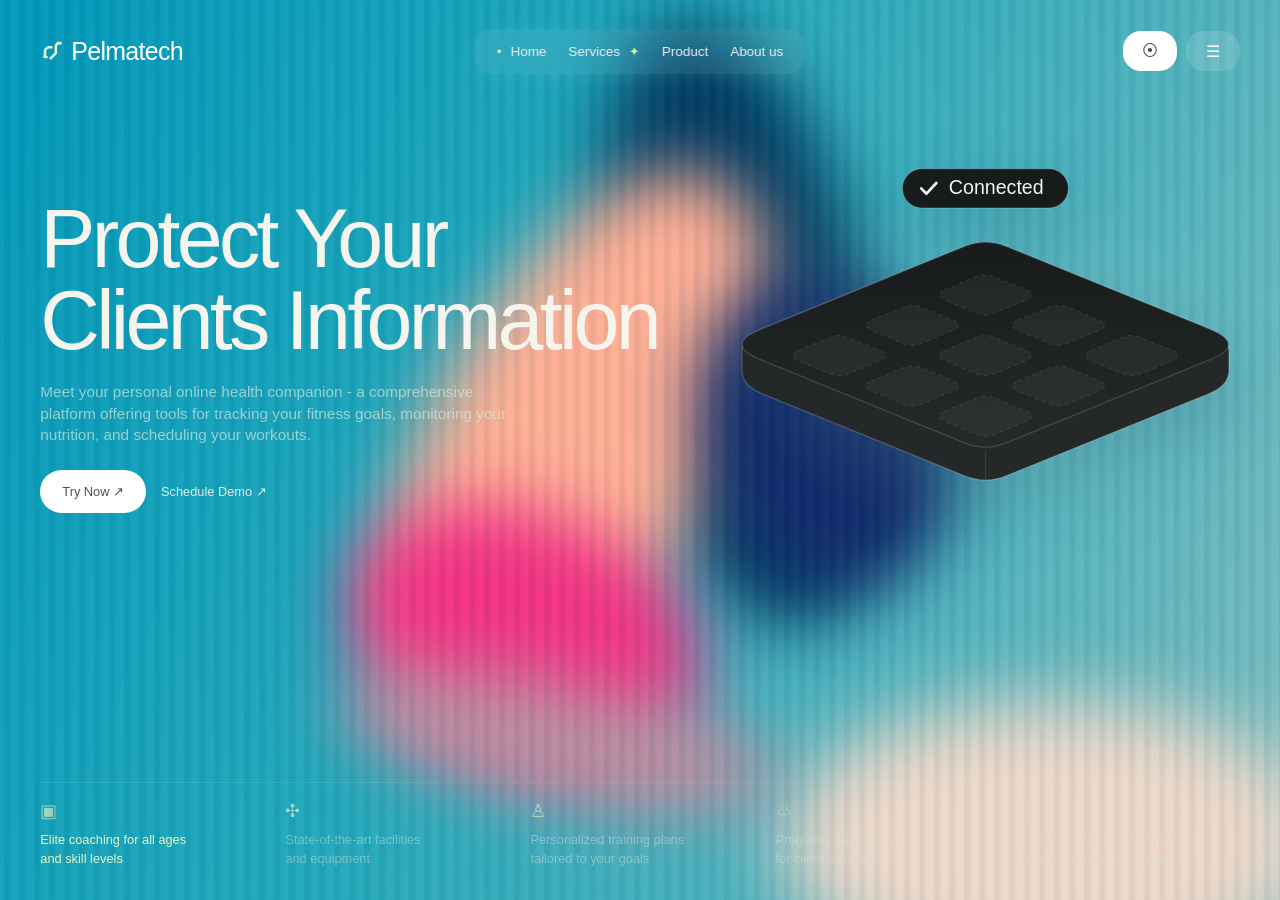
==== plugin-slot.html @ c4b7ede0 "Add separate integration visual preview page" ====
<!doctype html>
<html lang="en">
  <head>
    <meta charset="utf-8">
    <meta name="viewport" content="width=device-width,initial-scale=1">
    <title>Pelmatech — Integration Preview</title>
    <link rel="stylesheet" href="styles.css">
    <link rel="stylesheet" href="plugin-slot.css">
  </head>
  <body>
    <main>
      <div class="art" aria-hidden="true">
        <div class="blob one">
        </div>
        <div class="blob two">
        </div>
        <div class="blob three">
        </div>
        <div class="blob four">
        </div>
        <div class="blob five">
        </div>
        <div class="blob six">
        </div>
        <div class="ribs">
        </div>
      </div>
      <header>
        <a class="brand" href="#" aria-label="Pelmatech home">
          <svg viewBox="0 0 30 30" fill="none" stroke="#e1f5d3" stroke-width="3">
            <path d="M6 22v-7a5 5 0 0 1 5-5h4M12 24l7-7V9a4 4 0 0 1 4-4h3M4 21l5 1M19 7l4-3"/>
          </svg>Pelmatech</a>
          <nav aria-label="Main navigation">
            <a href="#">Home</a>
            <a href="#services">Services</a>
            <a href="#product">Product</a>
            <a href="#about">About us</a>
          </nav>
          <div class="header-actions">
            <button class="icon-button" data-dialog="Your wellness, in one place" aria-label="Account">⦿</button>
            <button class="icon-button" id="menu" aria-label="Open menu">☰</button>
          </div>
        </header>
        <aside class="plugin-visual" aria-label="Integration illustration">
<svg viewBox="0 0 660 480" role="img" aria-labelledby="plugin-title plugin-desc" xmlns="http://www.w3.org/2000/svg">
<title id="plugin-title">Connected integrations</title><desc id="plugin-desc">Integration tiles drop into open slots on an isometric board. Decorative product illustration.</desc>
<defs><radialGradient id="halo"><stop stop-color="#e8eceb" stop-opacity=".18"/><stop offset="1" stop-color="#e8eceb" stop-opacity="0"/></radialGradient><linearGradient id="board" x2="0" y2="1"><stop stop-color="#171b1c"/><stop offset="1" stop-color="#25292a"/></linearGradient></defs>
<ellipse cx="330" cy="270" rx="285" ry="200" fill="url(#halo)"/>
<g class="connection-badge"><rect x="237" y="58" width="186" height="44" rx="22" fill="#171b1c" stroke="#ffffff28" stroke-width="1.5"/><path d="M258 80 l6 6 11 -12" fill="none" stroke="#f5f5ef" stroke-width="3" stroke-linecap="round" stroke-linejoin="round"/><text x="289" y="86" fill="#f5f5ef" font-size="22" font-family="Arial,sans-serif">Connected</text></g>
<path d="M57 264 Q57 247 78 238 L307 145 Q330 136 353 145 L582 238 Q603 247 603 264 V284 Q603 301 581 310 L354 402 Q330 412 306 402 L79 310 Q57 301 57 284Z" fill="#242829" stroke="#ffffff30" stroke-width="1.5"/>
<path d="M78 238 L307 145 Q330 136 353 145 L582 238 Q623 255 582 272 L354 365 Q330 375 306 365 L78 272 Q37 255 78 238Z" fill="url(#board)" stroke="#ffffff24" stroke-width="1.5"/>
<path d="M330 373 V408" stroke="#ffffff20"/>
<g transform="translate(330 191)"><path d="M-46 -9 L-10 -24 Q0 -28 10 -24 L46 -9 Q58 -4 46 2 L10 17 Q0 21 -10 17 L-46 2 Q-58 -4 -46 -9Z" transform="translate(0 12)" fill="#ffffff0b" stroke="#ffffff25" stroke-dasharray="4 5"/>
<g class="plugin-tile" style="--delay:0.0s"><path d="M-51 -3 L-51 10 Q-51 15 -42 19 L-10 32 Q0 36 10 32 L42 19 Q51 15 51 10 V-3Z" fill="#aaaead"/><path d="M0 18 V35 Q-5 35 -10 32 L-42 19 Q-51 15 -51 10 V-3Z" fill="#bfc3c2"/><path d="M-46 -9 L-10 -24 Q0 -28 10 -24 L46 -9 Q58 -4 46 2 L10 17 Q0 21 -10 17 L-46 2 Q-58 -4 -46 -9Z" fill="#e3e6e4" stroke="#fff" stroke-opacity=".25"/><g transform="matrix(.78 .3 -.78 .3 0 -4)" fill="#181b1b" color="#181b1b"><circle r="19" fill="currentColor"/><path d="M-11 -6 Q0 -11 11 -4 M-10 0 Q0 -4 10 2 M-8 6 Q0 3 8 8" fill="none" stroke="#e8e8e8" stroke-width="3" stroke-linecap="round"/></g></g>
</g>
<g transform="translate(248 225)"><path d="M-46 -9 L-10 -24 Q0 -28 10 -24 L46 -9 Q58 -4 46 2 L10 17 Q0 21 -10 17 L-46 2 Q-58 -4 -46 -9Z" transform="translate(0 12)" fill="#ffffff0b" stroke="#ffffff25" stroke-dasharray="4 5"/>
<g class="plugin-tile" style="--delay:0.4s"><path d="M-51 -3 L-51 10 Q-51 15 -42 19 L-10 32 Q0 36 10 32 L42 19 Q51 15 51 10 V-3Z" fill="#aaaead"/><path d="M0 18 V35 Q-5 35 -10 32 L-42 19 Q-51 15 -51 10 V-3Z" fill="#bfc3c2"/><path d="M-46 -9 L-10 -24 Q0 -28 10 -24 L46 -9 Q58 -4 46 2 L10 17 Q0 21 -10 17 L-46 2 Q-58 -4 -46 -9Z" fill="#e3e6e4" stroke="#fff" stroke-opacity=".25"/><g transform="matrix(.78 .3 -.78 .3 0 -4)" fill="#181b1b" color="#181b1b"><circle cx="-9" r="13"/><ellipse cx="12" ry="12" rx="6"/><ellipse cx="23" ry="11" rx="2"/></g></g>
</g>
<g transform="translate(412 225)"><path d="M-46 -9 L-10 -24 Q0 -28 10 -24 L46 -9 Q58 -4 46 2 L10 17 Q0 21 -10 17 L-46 2 Q-58 -4 -46 -9Z" transform="translate(0 12)" fill="#ffffff0b" stroke="#ffffff25" stroke-dasharray="4 5"/>
</g>
<g transform="translate(166 259)"><path d="M-46 -9 L-10 -24 Q0 -28 10 -24 L46 -9 Q58 -4 46 2 L10 17 Q0 21 -10 17 L-46 2 Q-58 -4 -46 -9Z" transform="translate(0 12)" fill="#ffffff0b" stroke="#ffffff25" stroke-dasharray="4 5"/>
</g>
<g transform="translate(330 259)"><path d="M-46 -9 L-10 -24 Q0 -28 10 -24 L46 -9 Q58 -4 46 2 L10 17 Q0 21 -10 17 L-46 2 Q-58 -4 -46 -9Z" transform="translate(0 12)" fill="#ffffff0b" stroke="#ffffff25" stroke-dasharray="4 5"/>
<g class="plugin-tile" style="--delay:0.8s"><path d="M-51 -3 L-51 10 Q-51 15 -42 19 L-10 32 Q0 36 10 32 L42 19 Q51 15 51 10 V-3Z" fill="#aaaead"/><path d="M0 18 V35 Q-5 35 -10 32 L-42 19 Q-51 15 -51 10 V-3Z" fill="#bfc3c2"/><path d="M-46 -9 L-10 -24 Q0 -28 10 -24 L46 -9 Q58 -4 46 2 L10 17 Q0 21 -10 17 L-46 2 Q-58 -4 -46 -9Z" fill="#e3e6e4" stroke="#fff" stroke-opacity=".25"/><g transform="matrix(.78 .3 -.78 .3 0 -4)" fill="#181b1b" color="#181b1b"><path d="M-15 -12 Q0 -19 15 -12 L23 12 Q15 18 9 16 L7 12 Q0 15 -7 12 L-9 16 Q-17 18 -23 12Z"/><ellipse cx="-8" rx="3" ry="4" fill="#e8e8e8"/><ellipse cx="8" rx="3" ry="4" fill="#e8e8e8"/></g></g>
</g>
<g transform="translate(494 259)"><path d="M-46 -9 L-10 -24 Q0 -28 10 -24 L46 -9 Q58 -4 46 2 L10 17 Q0 21 -10 17 L-46 2 Q-58 -4 -46 -9Z" transform="translate(0 12)" fill="#ffffff0b" stroke="#ffffff25" stroke-dasharray="4 5"/>
<g class="plugin-tile" style="--delay:1.2s"><path d="M-51 -3 L-51 10 Q-51 15 -42 19 L-10 32 Q0 36 10 32 L42 19 Q51 15 51 10 V-3Z" fill="#aaaead"/><path d="M0 18 V35 Q-5 35 -10 32 L-42 19 Q-51 15 -51 10 V-3Z" fill="#bfc3c2"/><path d="M-46 -9 L-10 -24 Q0 -28 10 -24 L46 -9 Q58 -4 46 2 L10 17 Q0 21 -10 17 L-46 2 Q-58 -4 -46 -9Z" fill="#e3e6e4" stroke="#fff" stroke-opacity=".25"/><g transform="matrix(.78 .3 -.78 .3 0 -4)" fill="#181b1b" color="#181b1b"><path d="M-14 -12 L-15 -22 L-5 -17 Q0 -19 6 -17 L16 -22 L15 -11 Q26 14 7 18 L7 25 L-6 25 L-6 18 Q-24 13 -14 -12Z"/><path d="M-6 20 Q-19 25 -24 13" fill="none" stroke="currentColor" stroke-width="4"/></g></g>
</g>
<g transform="translate(248 293)"><path d="M-46 -9 L-10 -24 Q0 -28 10 -24 L46 -9 Q58 -4 46 2 L10 17 Q0 21 -10 17 L-46 2 Q-58 -4 -46 -9Z" transform="translate(0 12)" fill="#ffffff0b" stroke="#ffffff25" stroke-dasharray="4 5"/>
<g class="plugin-tile" style="--delay:1.6s"><path d="M-51 -3 L-51 10 Q-51 15 -42 19 L-10 32 Q0 36 10 32 L42 19 Q51 15 51 10 V-3Z" fill="#aaaead"/><path d="M0 18 V35 Q-5 35 -10 32 L-42 19 Q-51 15 -51 10 V-3Z" fill="#bfc3c2"/><path d="M-46 -9 L-10 -24 Q0 -28 10 -24 L46 -9 Q58 -4 46 2 L10 17 Q0 21 -10 17 L-46 2 Q-58 -4 -46 -9Z" fill="#e3e6e4" stroke="#fff" stroke-opacity=".25"/><g transform="matrix(.78 .3 -.78 .3 0 -4)" fill="#181b1b" color="#181b1b"><path d="M-5 -20 V-5 M5 -5 H20 M5 20 V5 M-20 5 H-5" stroke="currentColor" stroke-width="8" stroke-linecap="round" fill="none"/><circle cx="-17" cy="-15" r="4"/><circle cx="15" cy="-17" r="4"/><circle cx="17" cy="15" r="4"/><circle cx="-15" cy="17" r="4"/></g></g>
</g>
<g transform="translate(412 293)"><path d="M-46 -9 L-10 -24 Q0 -28 10 -24 L46 -9 Q58 -4 46 2 L10 17 Q0 21 -10 17 L-46 2 Q-58 -4 -46 -9Z" transform="translate(0 12)" fill="#ffffff0b" stroke="#ffffff25" stroke-dasharray="4 5"/>
<g class="plugin-tile" style="--delay:2.0s"><path d="M-51 -3 L-51 10 Q-51 15 -42 19 L-10 32 Q0 36 10 32 L42 19 Q51 15 51 10 V-3Z" fill="#aaaead"/><path d="M0 18 V35 Q-5 35 -10 32 L-42 19 Q-51 15 -51 10 V-3Z" fill="#bfc3c2"/><path d="M-46 -9 L-10 -24 Q0 -28 10 -24 L46 -9 Q58 -4 46 2 L10 17 Q0 21 -10 17 L-46 2 Q-58 -4 -46 -9Z" fill="#e3e6e4" stroke="#fff" stroke-opacity=".25"/><g transform="matrix(.78 .3 -.78 .3 0 -4)" fill="#181b1b" color="#181b1b"><path d="M-19 -21 L12 21 H21 L-10 -21Z M17 -21 L-17 21" fill="none" stroke="currentColor" stroke-width="3"/></g></g>
</g>
<g transform="translate(330 327)"><path d="M-46 -9 L-10 -24 Q0 -28 10 -24 L46 -9 Q58 -4 46 2 L10 17 Q0 21 -10 17 L-46 2 Q-58 -4 -46 -9Z" transform="translate(0 12)" fill="#ffffff0b" stroke="#ffffff25" stroke-dasharray="4 5"/>
</g>
</svg>
</aside>
        <!-- Edit the main heading, description, and button labels below. -->
        <section class="hero">
          <h1>Protect Your<br>Clients Information</h1>
          <p class="description">Meet your personal online health companion - a comprehensive<br>platform offering tools for tracking your fitness goals, monitoring your<br>nutrition, and scheduling your workouts.</p>
          <div class="cta">
            <button class="primary" data-dialog="Start your wellness journey">Try Now ↗</button>
            <button class="demo" data-dialog="Schedule your personal demo">Schedule Demo ↗</button>
          </div>
        </section>
        <section class="features" id="services">
          <div class="feature">
            <span class="symbol">▣</span>Elite coaching for all ages<br>and skill levels</div>
            <div class="feature">
              <span class="symbol">✣</span>State-of-the-art facilities<br>and equipment</div>
              <div class="feature" id="product">
                <span class="symbol">♙</span>Personalized training plans<br>tailored to your goals</div>
                <div class="feature">
                  <span class="symbol">♧</span>Programs track-record<br>for client success</div>
                  <div class="feature" id="about">
                    <span class="symbol">♧</span>Community atmosphere of<br>beginners to professionals</div>
                  </section>
                </main>
                <dialog>
                  <form method="dialog">
                    <h2 id="dialog-title">
                    </h2>
                    <p>Take the next step toward your health and fitness goals.</p>
                    <label>Email address<input type="email" placeholder="you@example.com" required>
                    </label>
                    <button type="submit">Continue ↗</button> <button type="button" id="close">Close</button>
                    <p id="feedback" aria-live="polite">
                    </p>
                  </form>
                </dialog>
                <script src="script.js" defer>
                </script>
              </body>
            </html>
---- styles.css ----
* {
  box-sizing:border-box;
}
body {
  margin:0;
  font-family:Arial,Helvetica,sans-serif;
  background:#139bb3;
  color:#f5f5ed;
}
button,a {
  font:inherit;
}
button {
  cursor:pointer;
}
main {
  position:relative;
  min-height:100svh;
  overflow:hidden;
  background:linear-gradient(115deg,#0399bb 4%,#21a8bb 42%,#7ebdc0 100%);
}
.art {
  position:absolute;
  inset:0;
  overflow:hidden;
}
.blob {
  position:absolute;
  filter:blur(34px);
  border-radius:48%;
}
.one {
  background:#003a61;
  width:20%;
  height:68%;
  left:48%;
  top:2%;
  transform:rotate(-12deg);
}
.two {
  background:#ffae94;
  width:22%;
  height:65%;
  left:34%;
  top:16%;
  transform:rotate(30deg);
}
.three {
  background:#f43183;
  width:28%;
  height:27%;
  left:27%;
  top:57%;
  transform:rotate(20deg);
}
.four {
  background:#102a6b;
  width:19%;
  height:35%;
  left:55%;
  top:31%;
  transform:rotate(-20deg);
}
.five {
  background:#efd8c9;
  width:42%;
  height:31%;
  right:-3%;
  bottom:-9%;
  filter:blur(38px);
}
.six {
  background:#bd8da0;
  width:35%;
  height:13%;
  left:26%;
  bottom:11%;
  transform:rotate(10deg);
}
/* Decorative globe uses the same #f43183 pink as the background. */
.globe {
  position:absolute;
  width:clamp(380px,58vw,850px);
  height:auto;
  left:40%;
  top:20%;
  opacity:.82;
  transform:rotate(-12deg);
  pointer-events:none;
  user-select:none;
}
.ribs {
  position:absolute;
  inset:0;
  background:repeating-linear-gradient(90deg,#ffffff09 0px,#ffffff09 3px,#00445b10 5px,#00445b10 9px,#ffffff07 12px,#ffffff07 15px);
  backdrop-filter:blur(2px);
}
header {
  position:relative;
  display:flex;
  justify-content:space-between;
  align-items:center;
  padding:3.45vh 3.15vw;
}
.brand {
  display:flex;
  align-items:center;
  gap:6px;
  color:white;
  text-decoration:none;
  font-size:clamp(14px,1.95vw,28px);
  letter-spacing:-.7px;
}
.brand svg {
  width:25px;
  height:27px;
}
nav {
  position:absolute;
  left:50%;
  transform:translateX(-50%);
  display:flex;
  gap:22px;
  align-items:center;
  padding:15px 22px;
  border-radius:17px;
  background:#ffffff15;
  box-shadow:0 3px 20px #ffffff12;
  backdrop-filter:blur(12px);
}
nav a {
  color:#eef1ed;
  text-decoration:none;
  font-size:clamp(10px,1.05vw,16px);
  white-space:nowrap;
}
nav a:first-child:before {
  content:'•';
  margin-right:9px;
  color:#dfffae;
}
nav a:nth-child(2):after {
  content:'✦';
  color:#d1f5a2;
  margin-left:9px;
}
.header-actions {
  display:flex;
  gap:9px;
}
.icon-button {
  border:0;
  border-radius:18px;
  width:54px;
  height:40px;
  background:#ffffff22;
  color:white;
}
.icon-button:first-child {
  background:#fff;
  color:#47534e;
}
.schedule {
  position:absolute;
  top:11%;
  right:1.8%;
  width:26%;
  padding:12px 20px 20px;
  background:#05647a27;
  border-radius:25px;
  color:#ffffff9e;
  backdrop-filter:blur(12px);
}
.handle {
  height:4px;
  width:48px;
  background:#e1eae8;
  border-radius:5px;
  margin:0 auto 25px;
}
.location {
  font-size:clamp(8px,1vw,15px);
  margin-bottom:18px;
  white-space:nowrap;
}
.session {
  padding:18px 20px;
  margin-top:9px;
  background:#c7e6df2b;
  border:1px solid #ffffff0c;
  border-radius:15px;
}
.session-top {
  display:flex;
  justify-content:space-between;
  font-size:clamp(11px,1.4vw,21px);
  margin-bottom:14px;
}
.level {
  font-size:.68em;
  align-self:center;
  color:#e9ffff70;
}
.labels,.times {
  display:flex;
  justify-content:space-between;
}
.labels {
  font-size:clamp(8px,1vw,14px);
  color:#d8eddf70;
  margin-bottom:4px;
}
.times {
  font-size:clamp(12px,1.65vw,24px);
  white-space:nowrap;
}
.times span:nth-child(2) {
  font-size:.55em;
  align-self:center;
  color:#ffffff85;
}
.hero {
  position:absolute;
  left:3.15%;
  top:22%;
  width:69%;
}
h1 {
  font-size:clamp(34px,6.45vw,110px);
  font-weight:400;
  line-height:.99;
  letter-spacing:-.045em;
  margin:0 0 20px;
}
.description {
  max-width:37vw;
  font-size:clamp(10px,1.2vw,18px);
  line-height:1.4;
  color:#d5e9deae;
  margin:0;
}
.cta {
  display:flex;
  align-items:center;
  gap:15px;
  margin-top:24px;
}
.primary {
  background:#fff;
  border:0;
  border-radius:24px;
  padding:14px 22px;
  color:#4b5257;
  font-size:clamp(10px,1vw,15px);
}
.demo {
  border:0;
  background:none;
  color:#e0ece4;
  font-size:clamp(10px,1vw,15px);
  padding:10px 0;
}
.features {
  position:absolute;
  bottom:3.5%;
  left:3.15%;
  right:3.15%;
  display:grid;
  grid-template-columns:repeat(5,1fr);
  gap:26px;
  border-top:1px solid #ffffff17;
  padding-top:15px;
}
.feature {
  font-size:clamp(9px,1vw,15px);
  line-height:1.45;
  color:#d7e3df75;
}
.feature:first-child {
  color:#e1f6c1;
}
.symbol {
  display:block;
  font-size:18px;
  margin-bottom:7px;
  color:#d5edcbb0;
}
dialog {
  border:1px solid #ffffff55;
  border-radius:24px;
  padding:32px;
  background:#eaf3ed;
  color:#214a50;
  max-width:420px;
}
dialog::backdrop {
  background:#003d5066;
  backdrop-filter:blur(10px);
}
dialog button {
  border:0;
  border-radius:20px;
  padding:12px 20px;
  background:#147c89;
  color:white;
}
dialog h2 {
  font-weight:400;
}
dialog input {
  width:100%;
  padding:12px;
  margin:15px 0;
  border:1px solid #a3bcb5;
  border-radius:8px;
}
@media(max-width:700px) {
  nav {
    gap:14px;
    padding:11px 15px;
  }
  header {
    padding-top:13px;
  }
  .icon-button {
    width:34px;
    height:27px;
  }
  .brand {
    font-size:12px;
  }
  .brand svg {
    width:17px;
  }
  .schedule {
    padding:8px 11px 12px;
    border-radius:16px;
  }
  .handle {
    height:3px;
    width:27px;
    margin-bottom:13px;
  }
  .location {
    margin-bottom:10px;
  }
  .session {
    padding:10px 11px;
    border-radius:11px;
  }
  .session-top {
    margin-bottom:9px;
  }
  h1 {
    margin-bottom:12px;
  }
  .primary {
    padding:10px 16px;
  }
  .cta {
    gap:8px;
  }
  .features {
    gap:18px;
    padding-top:10px;
  }
  .symbol {
    font-size:13px;
    margin-bottom:5px;
  }
}
@media(max-width:440px) {
  main {
    min-height:850px;
  }
  nav {
    top:65px;
    width:92%;
    justify-content:center;
  }
  .schedule {
    top:46%;
    width:65%;
    right:4%;
  }
  .hero {
    top:17%;
    width:94%;
  }
  h1 {
    font-size:43px;
  }
  .description {
    max-width:80vw;
    font-size:12px;
  }
  .cta {
    margin-top:20px;
  }
  .features {
    grid-template-columns:repeat(3,1fr);
    bottom:3%;
    gap:16px;
  }
  .feature {
    font-size:10px;
  }
  .session-top {
    font-size:14px;
  }
  .times {
    font-size:16px;
  }
  .location {
    font-size:10px;
  }
}

@media(max-width:440px) {
  .globe {
    width:540px;
    left:8%;
    top:35%;
    opacity:.65;
  }
}
---- plugin-slot.css ----
/* Custom screenshot-inspired illustration; no CodedVisuals source is used. */
.plugin-visual {
  position:absolute;
  top:13%;
  right:0;
  width:46%;
  max-width:720px;
  pointer-events:none;
}
.plugin-visual svg {
  display:block;
  width:100%;
  overflow:visible;
  filter:drop-shadow(0 24px 32px #063b4933);
}
.plugin-tile {
  animation:plug-in 8s cubic-bezier(.22,.8,.3,1) infinite both;
  animation-delay:var(--delay);
}
.connection-badge {
  animation:connection-glow 8s ease-in-out infinite;
}
@keyframes plug-in {
  0%,4% {transform:translateY(-85px);opacity:0;}
  14% {transform:translateY(3px);opacity:1;}
  18%,70% {transform:translateY(0);opacity:1;}
  82%,100% {transform:translateY(0);opacity:0;}
}
@keyframes connection-glow {
  0%,16%,95%,100% {opacity:.35;}
  30%,80% {opacity:1;}
}
@media(max-width:700px) and (min-width:441px) {
  .plugin-visual {top:36%;width:44%;}
}
@media(max-width:440px) {
  .plugin-visual {top:44%;right:1%;width:98%;}
}
@media(prefers-reduced-motion:reduce) {
  .plugin-tile,.connection-badge {animation:none;opacity:1;transform:none;}
}
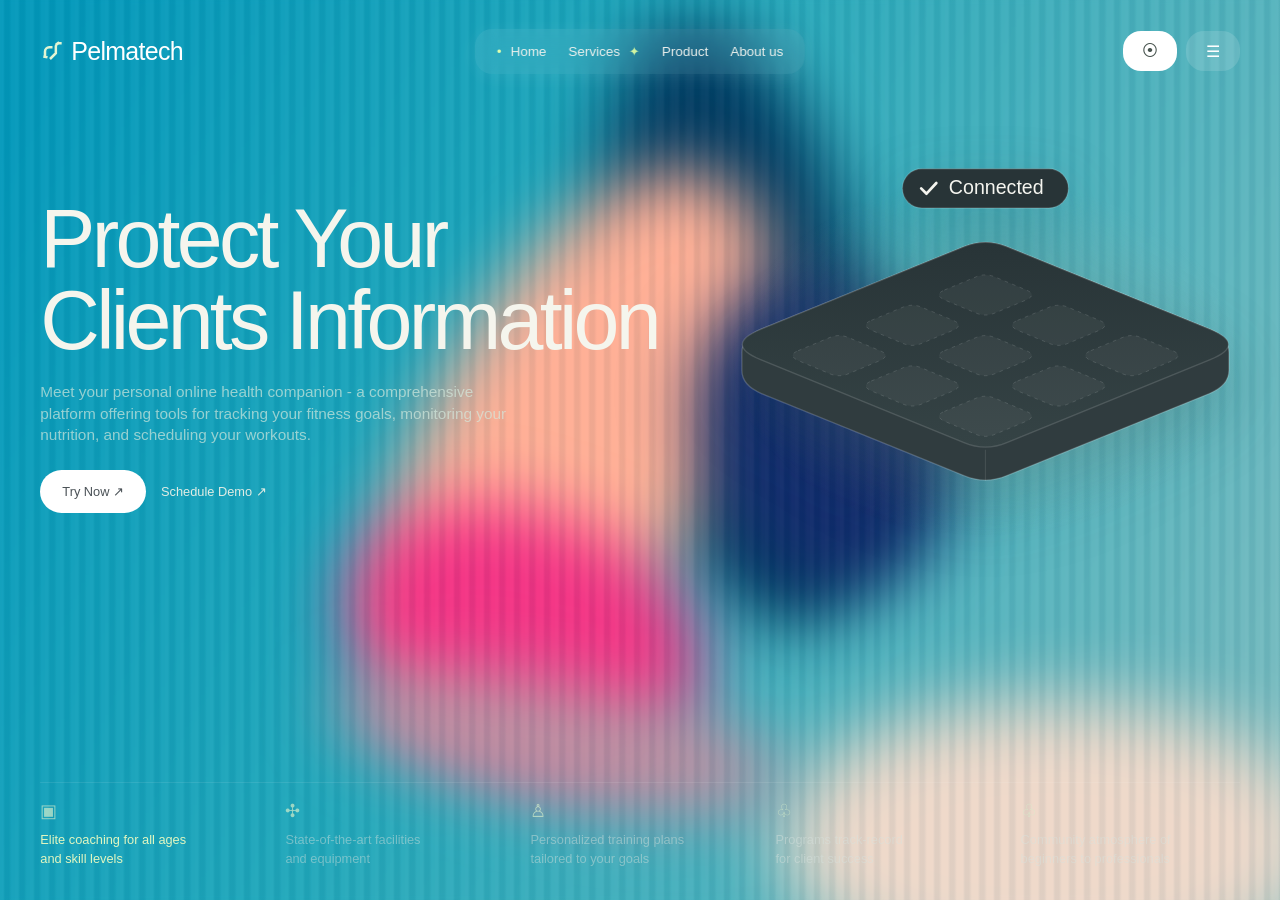
==== commit 96771469: "Add landing impacts and glow with muted slate colors" ====
--- a/plugin-slot.html
+++ b/plugin-slot.html
@@ -44,33 +44,39 @@
         <aside class="plugin-visual" aria-label="Integration illustration">
 <svg viewBox="0 0 660 480" role="img" aria-labelledby="plugin-title plugin-desc" xmlns="http://www.w3.org/2000/svg">
 <title id="plugin-title">Connected integrations</title><desc id="plugin-desc">Integration tiles drop into open slots on an isometric board. Decorative product illustration.</desc>
-<defs><radialGradient id="halo"><stop stop-color="#e8eceb" stop-opacity=".18"/><stop offset="1" stop-color="#e8eceb" stop-opacity="0"/></radialGradient><linearGradient id="board" x2="0" y2="1"><stop stop-color="#171b1c"/><stop offset="1" stop-color="#25292a"/></linearGradient></defs>
-<ellipse cx="330" cy="270" rx="285" ry="200" fill="url(#halo)"/>
-<g class="connection-badge"><rect x="237" y="58" width="186" height="44" rx="22" fill="#171b1c" stroke="#ffffff28" stroke-width="1.5"/><path d="M258 80 l6 6 11 -12" fill="none" stroke="#f5f5ef" stroke-width="3" stroke-linecap="round" stroke-linejoin="round"/><text x="289" y="86" fill="#f5f5ef" font-size="22" font-family="Arial,sans-serif">Connected</text></g>
-<path d="M57 264 Q57 247 78 238 L307 145 Q330 136 353 145 L582 238 Q603 247 603 264 V284 Q603 301 581 310 L354 402 Q330 412 306 402 L79 310 Q57 301 57 284Z" fill="#242829" stroke="#ffffff30" stroke-width="1.5"/>
+<defs><radialGradient id="halo"><stop stop-color="#b2b29a" stop-opacity=".28"/><stop offset="1" stop-color="#b2b29a" stop-opacity="0"/></radialGradient><linearGradient id="board" x2="0" y2="1"><stop stop-color="#283437"/><stop offset="1" stop-color="#354345"/></linearGradient></defs>
+<ellipse class="board-glow" cx="330" cy="270" rx="285" ry="200" fill="url(#halo)"/>
+<g class="connection-badge"><rect x="237" y="58" width="186" height="44" rx="22" fill="#283437" stroke="#ffffff28" stroke-width="1.5"/><path d="M258 80 l6 6 11 -12" fill="none" stroke="#f5f5ef" stroke-width="3" stroke-linecap="round" stroke-linejoin="round"/><text x="289" y="86" fill="#f5f5ef" font-size="22" font-family="Arial,sans-serif">Connected</text></g>
+<path d="M57 264 Q57 247 78 238 L307 145 Q330 136 353 145 L582 238 Q603 247 603 264 V284 Q603 301 581 310 L354 402 Q330 412 306 402 L79 310 Q57 301 57 284Z" fill="#303c3f" stroke="#ffffff30" stroke-width="1.5"/>
 <path d="M78 238 L307 145 Q330 136 353 145 L582 238 Q623 255 582 272 L354 365 Q330 375 306 365 L78 272 Q37 255 78 238Z" fill="url(#board)" stroke="#ffffff24" stroke-width="1.5"/>
 <path d="M330 373 V408" stroke="#ffffff20"/>
 <g transform="translate(330 191)"><path d="M-46 -9 L-10 -24 Q0 -28 10 -24 L46 -9 Q58 -4 46 2 L10 17 Q0 21 -10 17 L-46 2 Q-58 -4 -46 -9Z" transform="translate(0 12)" fill="#ffffff0b" stroke="#ffffff25" stroke-dasharray="4 5"/>
-<g class="plugin-tile" style="--delay:0.0s"><path d="M-51 -3 L-51 10 Q-51 15 -42 19 L-10 32 Q0 36 10 32 L42 19 Q51 15 51 10 V-3Z" fill="#aaaead"/><path d="M0 18 V35 Q-5 35 -10 32 L-42 19 Q-51 15 -51 10 V-3Z" fill="#bfc3c2"/><path d="M-46 -9 L-10 -24 Q0 -28 10 -24 L46 -9 Q58 -4 46 2 L10 17 Q0 21 -10 17 L-46 2 Q-58 -4 -46 -9Z" fill="#e3e6e4" stroke="#fff" stroke-opacity=".25"/><g transform="matrix(.78 .3 -.78 .3 0 -4)" fill="#181b1b" color="#181b1b"><circle r="19" fill="currentColor"/><path d="M-11 -6 Q0 -11 11 -4 M-10 0 Q0 -4 10 2 M-8 6 Q0 3 8 8" fill="none" stroke="#e8e8e8" stroke-width="3" stroke-linecap="round"/></g></g>
+<g class="slot-impact" style="--delay:0.0s"><path class="impact-aura" d="M-46 -9 L-10 -24 Q0 -28 10 -24 L46 -9 Q58 -4 46 2 L10 17 Q0 21 -10 17 L-46 2 Q-58 -4 -46 -9Z"/><path class="impact-ring" d="M-46 -9 L-10 -24 Q0 -28 10 -24 L46 -9 Q58 -4 46 2 L10 17 Q0 21 -10 17 L-46 2 Q-58 -4 -46 -9Z"/></g>
+<g class="plugin-tile" style="--delay:0.0s"><path d="M-51 -3 L-51 10 Q-51 15 -42 19 L-10 32 Q0 36 10 32 L42 19 Q51 15 51 10 V-3Z" fill="#737f7a"/><path d="M0 18 V35 Q-5 35 -10 32 L-42 19 Q-51 15 -51 10 V-3Z" fill="#8b9790"/><path d="M-46 -9 L-10 -24 Q0 -28 10 -24 L46 -9 Q58 -4 46 2 L10 17 Q0 21 -10 17 L-46 2 Q-58 -4 -46 -9Z" fill="#b8c0b6" stroke="#fff" stroke-opacity=".25"/><g transform="matrix(.78 .3 -.78 .3 0 -4)" fill="#263330" color="#263330"><circle r="19" fill="currentColor"/><path d="M-11 -6 Q0 -11 11 -4 M-10 0 Q0 -4 10 2 M-8 6 Q0 3 8 8" fill="none" stroke="#b8c0b6" stroke-width="3" stroke-linecap="round"/></g></g>
 </g>
 <g transform="translate(248 225)"><path d="M-46 -9 L-10 -24 Q0 -28 10 -24 L46 -9 Q58 -4 46 2 L10 17 Q0 21 -10 17 L-46 2 Q-58 -4 -46 -9Z" transform="translate(0 12)" fill="#ffffff0b" stroke="#ffffff25" stroke-dasharray="4 5"/>
-<g class="plugin-tile" style="--delay:0.4s"><path d="M-51 -3 L-51 10 Q-51 15 -42 19 L-10 32 Q0 36 10 32 L42 19 Q51 15 51 10 V-3Z" fill="#aaaead"/><path d="M0 18 V35 Q-5 35 -10 32 L-42 19 Q-51 15 -51 10 V-3Z" fill="#bfc3c2"/><path d="M-46 -9 L-10 -24 Q0 -28 10 -24 L46 -9 Q58 -4 46 2 L10 17 Q0 21 -10 17 L-46 2 Q-58 -4 -46 -9Z" fill="#e3e6e4" stroke="#fff" stroke-opacity=".25"/><g transform="matrix(.78 .3 -.78 .3 0 -4)" fill="#181b1b" color="#181b1b"><circle cx="-9" r="13"/><ellipse cx="12" ry="12" rx="6"/><ellipse cx="23" ry="11" rx="2"/></g></g>
+<g class="slot-impact" style="--delay:0.4s"><path class="impact-aura" d="M-46 -9 L-10 -24 Q0 -28 10 -24 L46 -9 Q58 -4 46 2 L10 17 Q0 21 -10 17 L-46 2 Q-58 -4 -46 -9Z"/><path class="impact-ring" d="M-46 -9 L-10 -24 Q0 -28 10 -24 L46 -9 Q58 -4 46 2 L10 17 Q0 21 -10 17 L-46 2 Q-58 -4 -46 -9Z"/></g>
+<g class="plugin-tile" style="--delay:0.4s"><path d="M-51 -3 L-51 10 Q-51 15 -42 19 L-10 32 Q0 36 10 32 L42 19 Q51 15 51 10 V-3Z" fill="#737f7a"/><path d="M0 18 V35 Q-5 35 -10 32 L-42 19 Q-51 15 -51 10 V-3Z" fill="#8b9790"/><path d="M-46 -9 L-10 -24 Q0 -28 10 -24 L46 -9 Q58 -4 46 2 L10 17 Q0 21 -10 17 L-46 2 Q-58 -4 -46 -9Z" fill="#b8c0b6" stroke="#fff" stroke-opacity=".25"/><g transform="matrix(.78 .3 -.78 .3 0 -4)" fill="#263330" color="#263330"><circle cx="-9" r="13"/><ellipse cx="12" ry="12" rx="6"/><ellipse cx="23" ry="11" rx="2"/></g></g>
 </g>
 <g transform="translate(412 225)"><path d="M-46 -9 L-10 -24 Q0 -28 10 -24 L46 -9 Q58 -4 46 2 L10 17 Q0 21 -10 17 L-46 2 Q-58 -4 -46 -9Z" transform="translate(0 12)" fill="#ffffff0b" stroke="#ffffff25" stroke-dasharray="4 5"/>
 </g>
 <g transform="translate(166 259)"><path d="M-46 -9 L-10 -24 Q0 -28 10 -24 L46 -9 Q58 -4 46 2 L10 17 Q0 21 -10 17 L-46 2 Q-58 -4 -46 -9Z" transform="translate(0 12)" fill="#ffffff0b" stroke="#ffffff25" stroke-dasharray="4 5"/>
 </g>
 <g transform="translate(330 259)"><path d="M-46 -9 L-10 -24 Q0 -28 10 -24 L46 -9 Q58 -4 46 2 L10 17 Q0 21 -10 17 L-46 2 Q-58 -4 -46 -9Z" transform="translate(0 12)" fill="#ffffff0b" stroke="#ffffff25" stroke-dasharray="4 5"/>
-<g class="plugin-tile" style="--delay:0.8s"><path d="M-51 -3 L-51 10 Q-51 15 -42 19 L-10 32 Q0 36 10 32 L42 19 Q51 15 51 10 V-3Z" fill="#aaaead"/><path d="M0 18 V35 Q-5 35 -10 32 L-42 19 Q-51 15 -51 10 V-3Z" fill="#bfc3c2"/><path d="M-46 -9 L-10 -24 Q0 -28 10 -24 L46 -9 Q58 -4 46 2 L10 17 Q0 21 -10 17 L-46 2 Q-58 -4 -46 -9Z" fill="#e3e6e4" stroke="#fff" stroke-opacity=".25"/><g transform="matrix(.78 .3 -.78 .3 0 -4)" fill="#181b1b" color="#181b1b"><path d="M-15 -12 Q0 -19 15 -12 L23 12 Q15 18 9 16 L7 12 Q0 15 -7 12 L-9 16 Q-17 18 -23 12Z"/><ellipse cx="-8" rx="3" ry="4" fill="#e8e8e8"/><ellipse cx="8" rx="3" ry="4" fill="#e8e8e8"/></g></g>
+<g class="slot-impact" style="--delay:0.8s"><path class="impact-aura" d="M-46 -9 L-10 -24 Q0 -28 10 -24 L46 -9 Q58 -4 46 2 L10 17 Q0 21 -10 17 L-46 2 Q-58 -4 -46 -9Z"/><path class="impact-ring" d="M-46 -9 L-10 -24 Q0 -28 10 -24 L46 -9 Q58 -4 46 2 L10 17 Q0 21 -10 17 L-46 2 Q-58 -4 -46 -9Z"/></g>
+<g class="plugin-tile" style="--delay:0.8s"><path d="M-51 -3 L-51 10 Q-51 15 -42 19 L-10 32 Q0 36 10 32 L42 19 Q51 15 51 10 V-3Z" fill="#737f7a"/><path d="M0 18 V35 Q-5 35 -10 32 L-42 19 Q-51 15 -51 10 V-3Z" fill="#8b9790"/><path d="M-46 -9 L-10 -24 Q0 -28 10 -24 L46 -9 Q58 -4 46 2 L10 17 Q0 21 -10 17 L-46 2 Q-58 -4 -46 -9Z" fill="#b8c0b6" stroke="#fff" stroke-opacity=".25"/><g transform="matrix(.78 .3 -.78 .3 0 -4)" fill="#263330" color="#263330"><path d="M-15 -12 Q0 -19 15 -12 L23 12 Q15 18 9 16 L7 12 Q0 15 -7 12 L-9 16 Q-17 18 -23 12Z"/><ellipse cx="-8" rx="3" ry="4" fill="#b8c0b6"/><ellipse cx="8" rx="3" ry="4" fill="#b8c0b6"/></g></g>
 </g>
 <g transform="translate(494 259)"><path d="M-46 -9 L-10 -24 Q0 -28 10 -24 L46 -9 Q58 -4 46 2 L10 17 Q0 21 -10 17 L-46 2 Q-58 -4 -46 -9Z" transform="translate(0 12)" fill="#ffffff0b" stroke="#ffffff25" stroke-dasharray="4 5"/>
-<g class="plugin-tile" style="--delay:1.2s"><path d="M-51 -3 L-51 10 Q-51 15 -42 19 L-10 32 Q0 36 10 32 L42 19 Q51 15 51 10 V-3Z" fill="#aaaead"/><path d="M0 18 V35 Q-5 35 -10 32 L-42 19 Q-51 15 -51 10 V-3Z" fill="#bfc3c2"/><path d="M-46 -9 L-10 -24 Q0 -28 10 -24 L46 -9 Q58 -4 46 2 L10 17 Q0 21 -10 17 L-46 2 Q-58 -4 -46 -9Z" fill="#e3e6e4" stroke="#fff" stroke-opacity=".25"/><g transform="matrix(.78 .3 -.78 .3 0 -4)" fill="#181b1b" color="#181b1b"><path d="M-14 -12 L-15 -22 L-5 -17 Q0 -19 6 -17 L16 -22 L15 -11 Q26 14 7 18 L7 25 L-6 25 L-6 18 Q-24 13 -14 -12Z"/><path d="M-6 20 Q-19 25 -24 13" fill="none" stroke="currentColor" stroke-width="4"/></g></g>
+<g class="slot-impact" style="--delay:1.2s"><path class="impact-aura" d="M-46 -9 L-10 -24 Q0 -28 10 -24 L46 -9 Q58 -4 46 2 L10 17 Q0 21 -10 17 L-46 2 Q-58 -4 -46 -9Z"/><path class="impact-ring" d="M-46 -9 L-10 -24 Q0 -28 10 -24 L46 -9 Q58 -4 46 2 L10 17 Q0 21 -10 17 L-46 2 Q-58 -4 -46 -9Z"/></g>
+<g class="plugin-tile" style="--delay:1.2s"><path d="M-51 -3 L-51 10 Q-51 15 -42 19 L-10 32 Q0 36 10 32 L42 19 Q51 15 51 10 V-3Z" fill="#737f7a"/><path d="M0 18 V35 Q-5 35 -10 32 L-42 19 Q-51 15 -51 10 V-3Z" fill="#8b9790"/><path d="M-46 -9 L-10 -24 Q0 -28 10 -24 L46 -9 Q58 -4 46 2 L10 17 Q0 21 -10 17 L-46 2 Q-58 -4 -46 -9Z" fill="#b8c0b6" stroke="#fff" stroke-opacity=".25"/><g transform="matrix(.78 .3 -.78 .3 0 -4)" fill="#263330" color="#263330"><path d="M-14 -12 L-15 -22 L-5 -17 Q0 -19 6 -17 L16 -22 L15 -11 Q26 14 7 18 L7 25 L-6 25 L-6 18 Q-24 13 -14 -12Z"/><path d="M-6 20 Q-19 25 -24 13" fill="none" stroke="currentColor" stroke-width="4"/></g></g>
 </g>
 <g transform="translate(248 293)"><path d="M-46 -9 L-10 -24 Q0 -28 10 -24 L46 -9 Q58 -4 46 2 L10 17 Q0 21 -10 17 L-46 2 Q-58 -4 -46 -9Z" transform="translate(0 12)" fill="#ffffff0b" stroke="#ffffff25" stroke-dasharray="4 5"/>
-<g class="plugin-tile" style="--delay:1.6s"><path d="M-51 -3 L-51 10 Q-51 15 -42 19 L-10 32 Q0 36 10 32 L42 19 Q51 15 51 10 V-3Z" fill="#aaaead"/><path d="M0 18 V35 Q-5 35 -10 32 L-42 19 Q-51 15 -51 10 V-3Z" fill="#bfc3c2"/><path d="M-46 -9 L-10 -24 Q0 -28 10 -24 L46 -9 Q58 -4 46 2 L10 17 Q0 21 -10 17 L-46 2 Q-58 -4 -46 -9Z" fill="#e3e6e4" stroke="#fff" stroke-opacity=".25"/><g transform="matrix(.78 .3 -.78 .3 0 -4)" fill="#181b1b" color="#181b1b"><path d="M-5 -20 V-5 M5 -5 H20 M5 20 V5 M-20 5 H-5" stroke="currentColor" stroke-width="8" stroke-linecap="round" fill="none"/><circle cx="-17" cy="-15" r="4"/><circle cx="15" cy="-17" r="4"/><circle cx="17" cy="15" r="4"/><circle cx="-15" cy="17" r="4"/></g></g>
+<g class="slot-impact" style="--delay:1.6s"><path class="impact-aura" d="M-46 -9 L-10 -24 Q0 -28 10 -24 L46 -9 Q58 -4 46 2 L10 17 Q0 21 -10 17 L-46 2 Q-58 -4 -46 -9Z"/><path class="impact-ring" d="M-46 -9 L-10 -24 Q0 -28 10 -24 L46 -9 Q58 -4 46 2 L10 17 Q0 21 -10 17 L-46 2 Q-58 -4 -46 -9Z"/></g>
+<g class="plugin-tile" style="--delay:1.6s"><path d="M-51 -3 L-51 10 Q-51 15 -42 19 L-10 32 Q0 36 10 32 L42 19 Q51 15 51 10 V-3Z" fill="#737f7a"/><path d="M0 18 V35 Q-5 35 -10 32 L-42 19 Q-51 15 -51 10 V-3Z" fill="#8b9790"/><path d="M-46 -9 L-10 -24 Q0 -28 10 -24 L46 -9 Q58 -4 46 2 L10 17 Q0 21 -10 17 L-46 2 Q-58 -4 -46 -9Z" fill="#b8c0b6" stroke="#fff" stroke-opacity=".25"/><g transform="matrix(.78 .3 -.78 .3 0 -4)" fill="#263330" color="#263330"><path d="M-5 -20 V-5 M5 -5 H20 M5 20 V5 M-20 5 H-5" stroke="currentColor" stroke-width="8" stroke-linecap="round" fill="none"/><circle cx="-17" cy="-15" r="4"/><circle cx="15" cy="-17" r="4"/><circle cx="17" cy="15" r="4"/><circle cx="-15" cy="17" r="4"/></g></g>
 </g>
 <g transform="translate(412 293)"><path d="M-46 -9 L-10 -24 Q0 -28 10 -24 L46 -9 Q58 -4 46 2 L10 17 Q0 21 -10 17 L-46 2 Q-58 -4 -46 -9Z" transform="translate(0 12)" fill="#ffffff0b" stroke="#ffffff25" stroke-dasharray="4 5"/>
-<g class="plugin-tile" style="--delay:2.0s"><path d="M-51 -3 L-51 10 Q-51 15 -42 19 L-10 32 Q0 36 10 32 L42 19 Q51 15 51 10 V-3Z" fill="#aaaead"/><path d="M0 18 V35 Q-5 35 -10 32 L-42 19 Q-51 15 -51 10 V-3Z" fill="#bfc3c2"/><path d="M-46 -9 L-10 -24 Q0 -28 10 -24 L46 -9 Q58 -4 46 2 L10 17 Q0 21 -10 17 L-46 2 Q-58 -4 -46 -9Z" fill="#e3e6e4" stroke="#fff" stroke-opacity=".25"/><g transform="matrix(.78 .3 -.78 .3 0 -4)" fill="#181b1b" color="#181b1b"><path d="M-19 -21 L12 21 H21 L-10 -21Z M17 -21 L-17 21" fill="none" stroke="currentColor" stroke-width="3"/></g></g>
+<g class="slot-impact" style="--delay:2.0s"><path class="impact-aura" d="M-46 -9 L-10 -24 Q0 -28 10 -24 L46 -9 Q58 -4 46 2 L10 17 Q0 21 -10 17 L-46 2 Q-58 -4 -46 -9Z"/><path class="impact-ring" d="M-46 -9 L-10 -24 Q0 -28 10 -24 L46 -9 Q58 -4 46 2 L10 17 Q0 21 -10 17 L-46 2 Q-58 -4 -46 -9Z"/></g>
+<g class="plugin-tile" style="--delay:2.0s"><path d="M-51 -3 L-51 10 Q-51 15 -42 19 L-10 32 Q0 36 10 32 L42 19 Q51 15 51 10 V-3Z" fill="#737f7a"/><path d="M0 18 V35 Q-5 35 -10 32 L-42 19 Q-51 15 -51 10 V-3Z" fill="#8b9790"/><path d="M-46 -9 L-10 -24 Q0 -28 10 -24 L46 -9 Q58 -4 46 2 L10 17 Q0 21 -10 17 L-46 2 Q-58 -4 -46 -9Z" fill="#b8c0b6" stroke="#fff" stroke-opacity=".25"/><g transform="matrix(.78 .3 -.78 .3 0 -4)" fill="#263330" color="#263330"><path d="M-19 -21 L12 21 H21 L-10 -21Z M17 -21 L-17 21" fill="none" stroke="currentColor" stroke-width="3"/></g></g>
 </g>
 <g transform="translate(330 327)"><path d="M-46 -9 L-10 -24 Q0 -28 10 -24 L46 -9 Q58 -4 46 2 L10 17 Q0 21 -10 17 L-46 2 Q-58 -4 -46 -9Z" transform="translate(0 12)" fill="#ffffff0b" stroke="#ffffff25" stroke-dasharray="4 5"/>
 </g>
--- a/plugin-slot.css
+++ b/plugin-slot.css
@@ -11,23 +11,59 @@
   display:block;
   width:100%;
   overflow:visible;
-  filter:drop-shadow(0 24px 32px #063b4933);
+  filter:drop-shadow(0 24px 32px #183a4238);
 }
 .plugin-tile {
-  animation:plug-in 8s cubic-bezier(.22,.8,.3,1) infinite both;
+  transform-origin:0 14px;
+  animation:plug-in 8s linear infinite both;
   animation-delay:var(--delay);
+}
+.slot-impact {
+  transform-origin:0 10px;
+  opacity:0;
+  animation:slot-hit 8s ease-out infinite both;
+  animation-delay:var(--delay);
+}
+.impact-ring {
+  fill:none;
+  stroke:#c3c5af;
+  stroke-width:2.5;
+}
+.impact-aura {
+  fill:#a6af99;
+  fill-opacity:.25;
+  stroke:#bcc2aa;
+  stroke-width:7;
+  filter:blur(7px);
+}
+.board-glow {
+  animation:ambient-glow 8s ease-in-out infinite;
 }
 .connection-badge {
   animation:connection-glow 8s ease-in-out infinite;
 }
 @keyframes plug-in {
-  0%,4% {transform:translateY(-85px);opacity:0;}
-  14% {transform:translateY(3px);opacity:1;}
-  18%,70% {transform:translateY(0);opacity:1;}
-  82%,100% {transform:translateY(0);opacity:0;}
+  0%,4% {transform:translateY(-85px) scale(1);opacity:0;}
+  8% {transform:translateY(-65px) scale(1);opacity:1;animation-timing-function:cubic-bezier(.55,.05,.9,.5);}
+  /* Compress on impact, rebound, then settle into the slot. */
+  14% {transform:translateY(7px) scale(1.06,.76);opacity:1;}
+  16% {transform:translateY(-9px) scale(.98,1.04);opacity:1;}
+  19% {transform:translateY(2px) scale(1.01,.96);opacity:1;}
+  22%,74% {transform:translateY(0) scale(1);opacity:1;}
+  84%,100% {transform:translateY(0) scale(1);opacity:0;}
+}
+@keyframes slot-hit {
+  0%,13.5% {transform:translateY(10px) scale(.88);opacity:0;}
+  14.2% {transform:translateY(10px) scale(1.02);opacity:.95;}
+  18% {transform:translateY(10px) scale(1.23);opacity:.65;}
+  25%,100% {transform:translateY(10px) scale(1.48);opacity:0;}
+}
+@keyframes ambient-glow {
+  0%,100% {opacity:.4;}
+  28%,60% {opacity:1;}
 }
 @keyframes connection-glow {
-  0%,16%,95%,100% {opacity:.35;}
+  0%,16%,95%,100% {opacity:.4;}
   30%,80% {opacity:1;}
 }
 @media(max-width:700px) and (min-width:441px) {
@@ -37,5 +73,6 @@
   .plugin-visual {top:44%;right:1%;width:98%;}
 }
 @media(prefers-reduced-motion:reduce) {
-  .plugin-tile,.connection-badge {animation:none;opacity:1;transform:none;}
+  .plugin-tile,.connection-badge,.board-glow {animation:none;opacity:1;transform:none;}
+  .slot-impact {animation:none;opacity:0;}
 }
